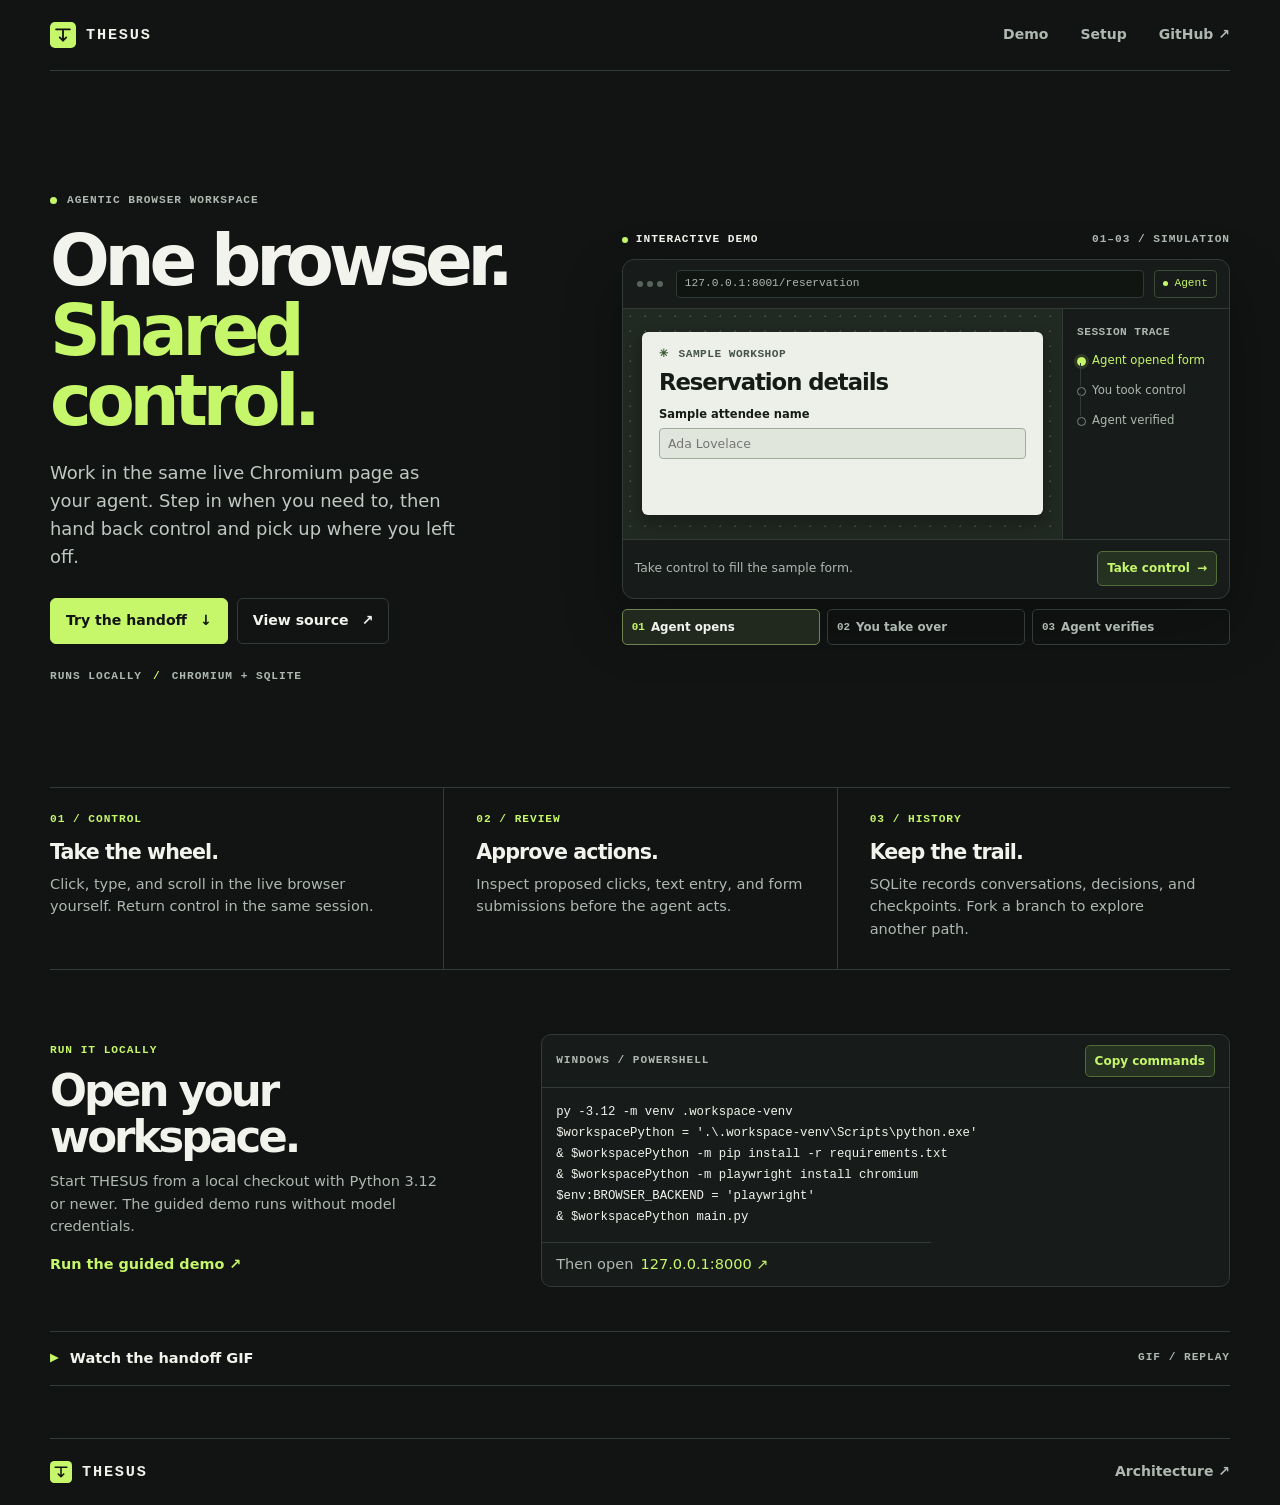
==== docs/pages/index.html @ 84d637c5 "Design the THESUS GitHub project page" ====
<!doctype html>
<html lang="en">
<head>
  <meta charset="utf-8">
  <meta name="viewport" content="width=device-width, initial-scale=1">
  <meta name="description" content="THESUS is a local workspace where you and an agent share control of a live Chromium browser.">
  <meta name="theme-color" content="#111413">
  <title>THESUS — One browser. Shared control.</title>
  <link rel="icon" href="assets/mark.svg" type="image/svg+xml">
  <link rel="stylesheet" href="styles.css">
  <script src="demo.js" defer></script>
</head>
<body>
  <a class="skip-link" href="#main">Skip to content</a>
  <header class="site-header wrap">
    <a class="wordmark" href="#main" aria-label="THESUS home"><img src="assets/mark.svg" width="26" height="26" alt="">THESUS</a>
    <nav aria-label="Main navigation">
      <a href="#demo">Demo</a>
      <a href="#setup">Setup</a>
      <a href="https://github.com/VonSchugel/thesus">GitHub <span aria-hidden="true">↗</span></a>
    </nav>
  </header>

  <main id="main" class="wrap">
    <section class="hero" aria-labelledby="headline">
      <div class="hero-copy">
        <p class="eyebrow"><span class="signal" aria-hidden="true"></span> Agentic browser workspace</p>
        <h1 id="headline">One browser.<br><em>Shared control.</em></h1>
        <p class="intro">Work in the same live Chromium page as your agent. Step in when you need to, then hand back control and pick up where you left off.</p>
        <div class="hero-actions">
          <a class="button button-primary" href="#demo">Try the handoff <span aria-hidden="true">↓</span></a>
          <a class="button button-quiet" href="https://github.com/VonSchugel/thesus">View source <span aria-hidden="true">↗</span></a>
        </div>
        <p class="hero-note">Runs locally <span aria-hidden="true">/</span> Chromium + SQLite</p>
      </div>

      <section id="demo" class="demo" data-phase="agent" aria-labelledby="demo-title">
        <div class="demo-heading">
          <h2 id="demo-title"><span class="signal" aria-hidden="true"></span> Interactive demo</h2>
          <span>01–03 / Simulation</span>
        </div>
        <div class="console" id="demo-console">
          <div class="chrome">
            <div class="chrome-dots" aria-hidden="true"><i></i><i></i><i></i></div>
            <span class="address" id="demo-address">127.0.0.1:8001/reservation</span>
            <span class="owner"><span class="signal" aria-hidden="true"></span><span id="demo-owner">Agent</span></span>
          </div>
          <div class="console-body">
            <div class="viewport">
              <div class="page" id="demo-page">
                <div class="page-kicker"><span aria-hidden="true">✳</span> Sample workshop</div>
                <h3 id="demo-page-title">Reservation details</h3>
                <form id="demo-form" autocomplete="off">
                  <label for="demo-name">Sample attendee name</label>
                  <input id="demo-name" placeholder="Ada Lovelace" maxlength="48" required disabled>
                  <button type="submit" id="demo-submit" hidden>Confirm reservation <span aria-hidden="true">↗</span></button>
                </form>
                <p id="demo-receipt" hidden></p>
              </div>
            </div>
            <div class="trace">
              <p class="trace-label">SESSION TRACE</p>
              <ol class="trace-events">
                <li data-event="0" class="current">Agent opened form</li>
                <li data-event="1">You took control</li>
                <li data-event="2">Agent verified</li>
              </ol>
            </div>
          </div>
          <div class="console-footer">
            <p id="demo-status" role="status">Take control to fill the sample form.</p>
            <button type="button" id="demo-action" hidden>Take control <span aria-hidden="true">→</span></button>
          </div>
        </div>
        <ol class="steps" aria-label="Explore the handoff steps" id="demo-steps" hidden>
          <li><button type="button" aria-pressed="true"><span>01</span> Agent opens</button></li>
          <li><button type="button" aria-pressed="false"><span>02</span> You take over</button></li>
          <li><button type="button" aria-pressed="false"><span>03</span> Agent verifies</button></li>
        </ol>
        <noscript><p class="demo-caption">The agent opens the reservation. You fill it in, submit it, and return control. The agent verifies the confirmation in the same browser.</p></noscript>
      </section>
    </section>

    <section class="features" aria-label="Workspace capabilities">
      <article>
        <p class="eyebrow">01 / Control</p>
        <h2>Take the wheel.</h2>
        <p>Click, type, and scroll in the live browser yourself. Return control in the same session.</p>
      </article>
      <article>
        <p class="eyebrow">02 / Review</p>
        <h2>Approve actions.</h2>
        <p>Inspect proposed clicks, text entry, and form submissions before the agent acts.</p>
      </article>
      <article>
        <p class="eyebrow">03 / History</p>
        <h2>Keep the trail.</h2>
        <p>SQLite records conversations, decisions, and checkpoints. Fork a branch to explore another path.</p>
      </article>
    </section>

    <section class="setup" id="setup" aria-labelledby="setup-title">
      <div>
        <p class="eyebrow">Run it locally</p>
        <h2 id="setup-title">Open your workspace.</h2>
        <p>Start THESUS from a local checkout with Python 3.12 or newer. The guided demo runs without model credentials.</p>
        <a class="text-link" href="https://github.com/VonSchugel/thesus#demonstrate-without-model-credentials">Run the guided demo <span aria-hidden="true">↗</span></a>
      </div>
      <div class="terminal">
        <div class="terminal-header">
          <span>Windows / PowerShell</span>
          <button type="button" id="copy-setup" hidden>Copy commands</button>
        </div>
        <pre tabindex="0" aria-label="Windows setup commands"><code id="setup-commands">py -3.12 -m venv .workspace-venv
$workspacePython = '.\.workspace-venv\Scripts\python.exe'
&amp; $workspacePython -m pip install -r requirements.txt
&amp; $workspacePython -m playwright install chromium
$env:BROWSER_BACKEND = 'playwright'
&amp; $workspacePython main.py</code></pre>
        <p class="terminal-note">Then open <a href="http://127.0.0.1:8000">127.0.0.1:8000 <span aria-hidden="true">↗</span></a></p>
      </div>
    </section>

    <details class="replay" id="replay">
      <summary><span class="replay-icon" aria-hidden="true">▶</span> Watch the handoff GIF <span class="replay-format">GIF / Replay</span></summary>
      <figure>
        <img id="replay-image" src="assets/handoff-poster.png" width="960" height="488" alt="Illustration of a sample reservation during a handoff from agent to human." loading="lazy">
        <figcaption>
          <span>The agent opens the form. You submit a sample reservation and return control. The agent verifies the confirmation.</span>
          <button type="button" id="toggle-replay" hidden>Play GIF</button>
          <noscript><a href="assets/handoff.gif">Open animated GIF</a></noscript>
        </figcaption>
      </figure>
    </details>
  </main>

  <footer class="site-footer wrap">
    <a class="wordmark" href="#main" aria-label="THESUS home"><img src="assets/mark.svg" width="22" height="22" alt="">THESUS</a>
    <a href="https://github.com/VonSchugel/thesus/blob/main/ARCHITECTURE.md">Architecture <span aria-hidden="true">↗</span></a>
  </footer>
</body>
</html>
---- docs/pages/styles.css ----
:root {
  color-scheme: dark;
  --bg: #111413;
  --panel: #171b19;
  --line: #333b36;
  --text: #f1f3ec;
  --muted: #aeb8b0;
  --accent: #c6f66a;
  --mono: ui-monospace, "Cascadia Mono", "SFMono-Regular", Consolas, monospace;
  font: 16px/1.55 system-ui, -apple-system, "Segoe UI", sans-serif;
  scroll-behavior: smooth;
}

* { box-sizing: border-box; }
[hidden] { display: none !important; }
body { margin: 0; background: var(--bg); color: var(--text); }
h1, h2, h3, p, ol, figure { margin: 0; }
a { color: inherit; text-decoration: none; }
button, input { font: inherit; }
button { cursor: pointer; }
button, summary, a, input { -webkit-tap-highlight-color: transparent; }
:focus-visible { outline: 2px solid var(--accent); outline-offset: 4px; }
section[id] { scroll-margin-top: 28px; }

.wrap { width: min(1180px, calc(100% - 96px)); margin-inline: auto; }
.site-header, .site-footer {
  display: flex;
  align-items: center;
  justify-content: space-between;
  gap: 16px;
  padding-block: 22px;
}
.site-header { border-bottom: 1px solid var(--line); }
.site-footer { border-top: 1px solid var(--line); }
.wordmark { display: inline-flex; align-items: center; gap: 10px; font: 700 .95rem var(--mono); letter-spacing: .12em; }
.wordmark img { display: block; }
nav { display: flex; align-items: center; gap: clamp(12px, 3vw, 32px); }
nav a, .site-footer > a:last-child { font-size: .875rem; font-weight: 600; color: var(--muted); }
nav a:hover, .site-footer > a:last-child:hover { color: var(--accent); }
.skip-link { position: absolute; z-index: 2; top: -5rem; left: 1rem; padding: .75rem 1rem; background: var(--accent); color: var(--bg); }
.skip-link:focus { top: 1rem; }

.hero {
  display: grid;
  grid-template-columns: minmax(0, .92fr) minmax(0, 1.08fr);
  gap: clamp(30px, 4.2vw, 68px);
  align-items: center;
  padding-block: clamp(72px, 9.5vw, 142px) clamp(64px, 8vw, 106px);
}
.eyebrow, .demo-heading, .hero-note, .page-kicker, .trace-label, .terminal-header, .replay-format {
  color: var(--muted);
  font: 600 .7rem/1.4 var(--mono);
  letter-spacing: .085em;
  text-transform: uppercase;
}
.eyebrow { display: flex; align-items: center; gap: 10px; }
.signal { display: inline-block; flex: none; width: 7px; height: 7px; border-radius: 50%; background: var(--accent); }
h1 { margin-block: 19px 23px; font-size: clamp(3.5rem, 5.5vw, 5.4rem); font-weight: 670; line-height: .99; letter-spacing: -.075em; }
h1 em { color: var(--accent); font-style: normal; }
.intro { max-width: 36ch; color: #c0c9c1; font-size: clamp(1rem, 1.4vw, 1.17rem); }
.hero-actions { display: flex; flex-wrap: wrap; align-items: center; gap: 9px; margin-top: 28px; }
.button { display: inline-flex; align-items: center; justify-content: center; gap: 13px; padding: 11px 15px; border: 1px solid var(--line); border-radius: 6px; font-size: .88rem; font-weight: 700; transition: background .16s ease, border-color .16s ease; }
.button-primary { color: var(--bg); background: var(--accent); border-color: var(--accent); }
.button-primary:hover { background: #defaab; border-color: #defaab; }
.button-quiet:hover { background: var(--panel); border-color: var(--muted); }
.hero-note { display: flex; align-items: center; gap: 11px; margin-top: 25px; }
.hero-note span { color: var(--accent); }

.demo { min-width: 0; }
.demo-heading { display: flex; justify-content: space-between; align-items: center; gap: 8px; margin-bottom: 11px; }
.demo-heading h2 { display: flex; align-items: center; gap: 8px; font: inherit; color: var(--text); }
.demo-heading .signal { width: 6px; height: 6px; }
.console { background: var(--panel); border: 1px solid var(--line); border-radius: 12px; overflow: hidden; box-shadow: 0 24px 60px #0507054d; }
.chrome {
  display: grid;
  grid-template-columns: auto minmax(0, 1fr) auto;
  align-items: center;
  gap: 10px;
  padding: 10px 12px;
  border-bottom: 1px solid var(--line);
  font: 500 .7rem/1.4 var(--mono);
}
.chrome-dots { display: flex; gap: 4px; padding-inline: 2px 3px; }
.chrome-dots i { width: 6px; height: 6px; border-radius: 50%; background: #59645d; }
.address { overflow: hidden; padding: 5px 8px; border: 1px solid #303a34; border-radius: 4px; color: var(--muted); background: #101512; white-space: nowrap; text-overflow: ellipsis; }
.owner { display: inline-flex; align-items: center; gap: 6px; padding: 5px 8px; border: 1px solid #3a4a37; border-radius: 4px; color: var(--accent); }
.owner .signal { width: 5px; height: 5px; }
[data-phase="human"] .owner { color: #f6d39a; border-color: #695332; }
[data-phase="human"] .owner .signal { background: currentColor; }

.console-body { display: grid; grid-template-columns: minmax(0, 1fr) minmax(125px, .38fr); }
.viewport {
  display: grid;
  align-items: center;
  min-height: 230px;
  padding: clamp(12px, 1.5vw, 23px);
  background: radial-gradient(#414c43 1px, transparent 1px) 0 0 / 15px 15px, #212923;
}
.page { min-height: 183px; padding: 15px 17px; border-radius: 6px; background: #edf0e8; color: #151b16; box-shadow: 0 7px 15px #090b0866; }
.page-kicker { color: #465347; letter-spacing: .04em; }
.page-kicker span { margin-right: 3px; color: #365530; }
.page h3 { margin-top: 6px; font-size: clamp(1.05rem, 1.8vw, 1.42rem); line-height: 1.2; letter-spacing: -.045em; }
.page form { display: grid; gap: 4px; margin-top: 10px; }
.page label { font-size: .72rem; font-weight: 650; }
.page input { width: 100%; padding: 5px 8px; background: #fbfcf7; color: #151b16; border: 1px solid #a1ab9e; border-radius: 4px; font-size: .78rem; }
.page input:disabled { opacity: 1; color: #465347; background: #e0e6db; }
.page input:focus-visible, .page button:focus-visible { outline-color: #365530; }
.page button { justify-self: start; margin-top: 3px; padding: 5px 8px; border: 0; border-radius: 4px; background: #243d24; color: white; font-size: .74rem; font-weight: 650; }
.page button:hover { background: #365530; }
.page > p { margin-top: 10px; color: #354b36; font-size: .84rem; overflow-wrap: anywhere; }

.trace { padding: 16px 11px 12px 14px; border-left: 1px solid var(--line); }
.trace-label { margin-bottom: 13px; letter-spacing: .04em; }
.trace-events { list-style: none; padding: 0; font-size: .73rem; line-height: 1.25; }
.trace-events li { position: relative; padding: 0 0 15px 15px; color: var(--muted); }
.trace-events li:not(:last-child)::after { content: ""; position: absolute; top: 10px; bottom: -3px; left: 3px; width: 1px; background: var(--line); }
.trace-events li::before { content: ""; position: absolute; top: 4px; left: 0; width: 7px; height: 7px; border: 1px solid #7b887e; border-radius: 50%; }
.trace-events .current { color: var(--accent); }
.trace-events .current::before, .trace-events .done::before { background: var(--accent); border-color: var(--accent); }
.trace-events .current::before { box-shadow: 0 0 0 3px #c6f66a22; }

.console-footer { display: flex; justify-content: space-between; align-items: center; gap: 10px; min-height: 59px; padding: 9px 12px; border-top: 1px solid var(--line); }
.console-footer p { color: var(--muted); font-size: .77rem; }
.console-footer button, .terminal button, .replay button { flex: none; padding: 7px 9px; border: 1px solid #536d39; border-radius: 5px; background: #253222; color: var(--accent); font-size: .75rem; font-weight: 700; }
.console-footer button:hover, .terminal button:hover, .replay button:hover { background: #33452c; }
.console-footer button span { margin-left: 3px; }
.steps { display: grid; grid-template-columns: repeat(3, minmax(0, 1fr)); gap: 7px; list-style: none; margin-top: 10px; padding: 0; }
.steps button { display: flex; align-items: center; gap: 6px; width: 100%; height: 100%; padding: 8px 6px 8px 9px; text-align: left; border: 1px solid var(--line); border-radius: 5px; background: transparent; color: var(--muted); font-size: .74rem; font-weight: 600; }
.steps button span { font: 600 .68rem var(--mono); }
.steps button[aria-pressed="true"] { border-color: #6d8453; background: #21291e; color: var(--text); }
.steps button:hover, .steps button[aria-pressed="true"] span { color: var(--accent); }
.demo-caption { margin-top: 12px; color: var(--muted); font-size: .84rem; }
.features { display: grid; grid-template-columns: repeat(3, minmax(0, 1fr)); border-block: 1px solid var(--line); }
.features article { padding: 24px clamp(16px, 2.5vw, 32px) 28px; }
.features article:first-child { padding-left: 0; }
.features article + article { border-left: 1px solid var(--line); }
.features .eyebrow, .setup .eyebrow { color: var(--accent); }
.features h2 { margin-block: 9px 4px; font-size: 1.29rem; letter-spacing: -.045em; }
.features article > p:last-child, .setup > div > p:not(.eyebrow) { max-width: 42ch; color: var(--muted); font-size: .91rem; }
.setup { display: grid; grid-template-columns: minmax(0, .8fr) minmax(0, 1.2fr); gap: 32px; align-items: center; padding-block: 64px 44px; }
.setup h2 { margin-block: 9px 10px; font-size: clamp(2rem, 3.4vw, 3.15rem); line-height: 1.06; letter-spacing: -.07em; }
.text-link { display: inline-flex; align-items: center; gap: 5px; margin-top: 15px; color: var(--accent); font-size: .9rem; font-weight: 650; }
.text-link:hover, .terminal-note a:hover { text-decoration: underline; }
.terminal { min-width: 0; border: 1px solid var(--line); border-radius: 10px; background: var(--panel); }
.terminal-header, .terminal-note { display: flex; flex-wrap: wrap; align-items: center; gap: 7px; padding: 10px 14px; }
.terminal-header { justify-content: space-between; border-bottom: 1px solid var(--line); }
.terminal button { text-transform: none; letter-spacing: normal; font-family: system-ui, sans-serif; }
.terminal pre { margin: 0; padding: 14px; overflow-x: auto; color: var(--text); font: .77rem/1.7 var(--mono); }
.terminal code { font: inherit; }
.terminal-note { border-top: 1px solid var(--line); color: var(--muted); font-size: .76rem; }
.terminal-note a { color: var(--accent); }

.replay { margin-bottom: 52px; border-block: 1px solid var(--line); }
.replay summary { display: flex; align-items: center; gap: 11px; min-height: 53px; cursor: pointer; list-style: none; font-size: .91rem; font-weight: 650; }
.replay summary::-webkit-details-marker { display: none; }
.replay summary:hover, .replay-icon { color: var(--accent); }
.replay-icon { font-size: .72rem; transition: transform .16s ease; }
.replay[open] .replay-icon { transform: rotate(90deg); }
.replay-format { margin-left: auto; }
.replay figure { max-width: 760px; padding-block: 4px 16px; }
.replay img { display: block; width: 100%; height: auto; border-radius: 8px; }
.replay figcaption { display: flex; flex-wrap: wrap; align-items: center; justify-content: space-between; gap: 9px; margin-top: 10px; color: var(--muted); font-size: .84rem; }
.replay figcaption a { color: var(--accent); }

@media (max-width: 1000px) {
  .wrap { width: calc(100% - 56px); }
  .hero { gap: 30px; }
  h1 { font-size: clamp(2.95rem, 6vw, 4.4rem); }
}

@media (max-width: 780px) {
  .wrap { width: min(620px, calc(100% - 40px)); }
  .hero { grid-template-columns: minmax(0, 1fr); gap: 44px; padding-block: 62px 52px; }
  h1 { font-size: clamp(3rem, 9vw, 4.6rem); }
  .features article { padding-inline: 14px; }
  .setup { grid-template-columns: minmax(0, 1fr); gap: 23px; padding-top: 45px; }
}

@media (max-width: 490px) {
  .site-header, .site-footer { padding-block: 16px; }
  .wordmark { gap: 7px; font-size: .82rem; }
  nav a, .site-footer > a:last-child { font-size: .8rem; }
  .hero { padding-top: 45px; }
  .console-body { grid-template-columns: minmax(0, 1fr); }
  .viewport { min-height: 207px; }
  .trace { padding: 9px 10px 10px; border-left: 0; border-top: 1px solid var(--line); }
  .trace-label { margin-bottom: 6px; }
  .trace-events { display: grid; grid-template-columns: repeat(3, minmax(0, 1fr)); gap: 4px; font-size: .68rem; }
  .trace-events li { padding: 0 0 0 10px; }
  .trace-events li::before { width: 5px; height: 5px; }
  .trace-events li::after { display: none; }
  .steps button { gap: 4px; padding-inline: 5px; font-size: .69rem; }
  .features { grid-template-columns: minmax(0, 1fr); }
  .features article { padding: 20px 0; }
  .features article + article { border-left: 0; border-top: 1px solid var(--line); }
}

@media (max-width: 370px) {
  h1 { font-size: clamp(2.45rem, 12vw, 3rem); }
}

@media (prefers-reduced-motion: reduce) {
  *, *::before, *::after { scroll-behavior: auto !important; animation: none !important; transition: none !important; }
}
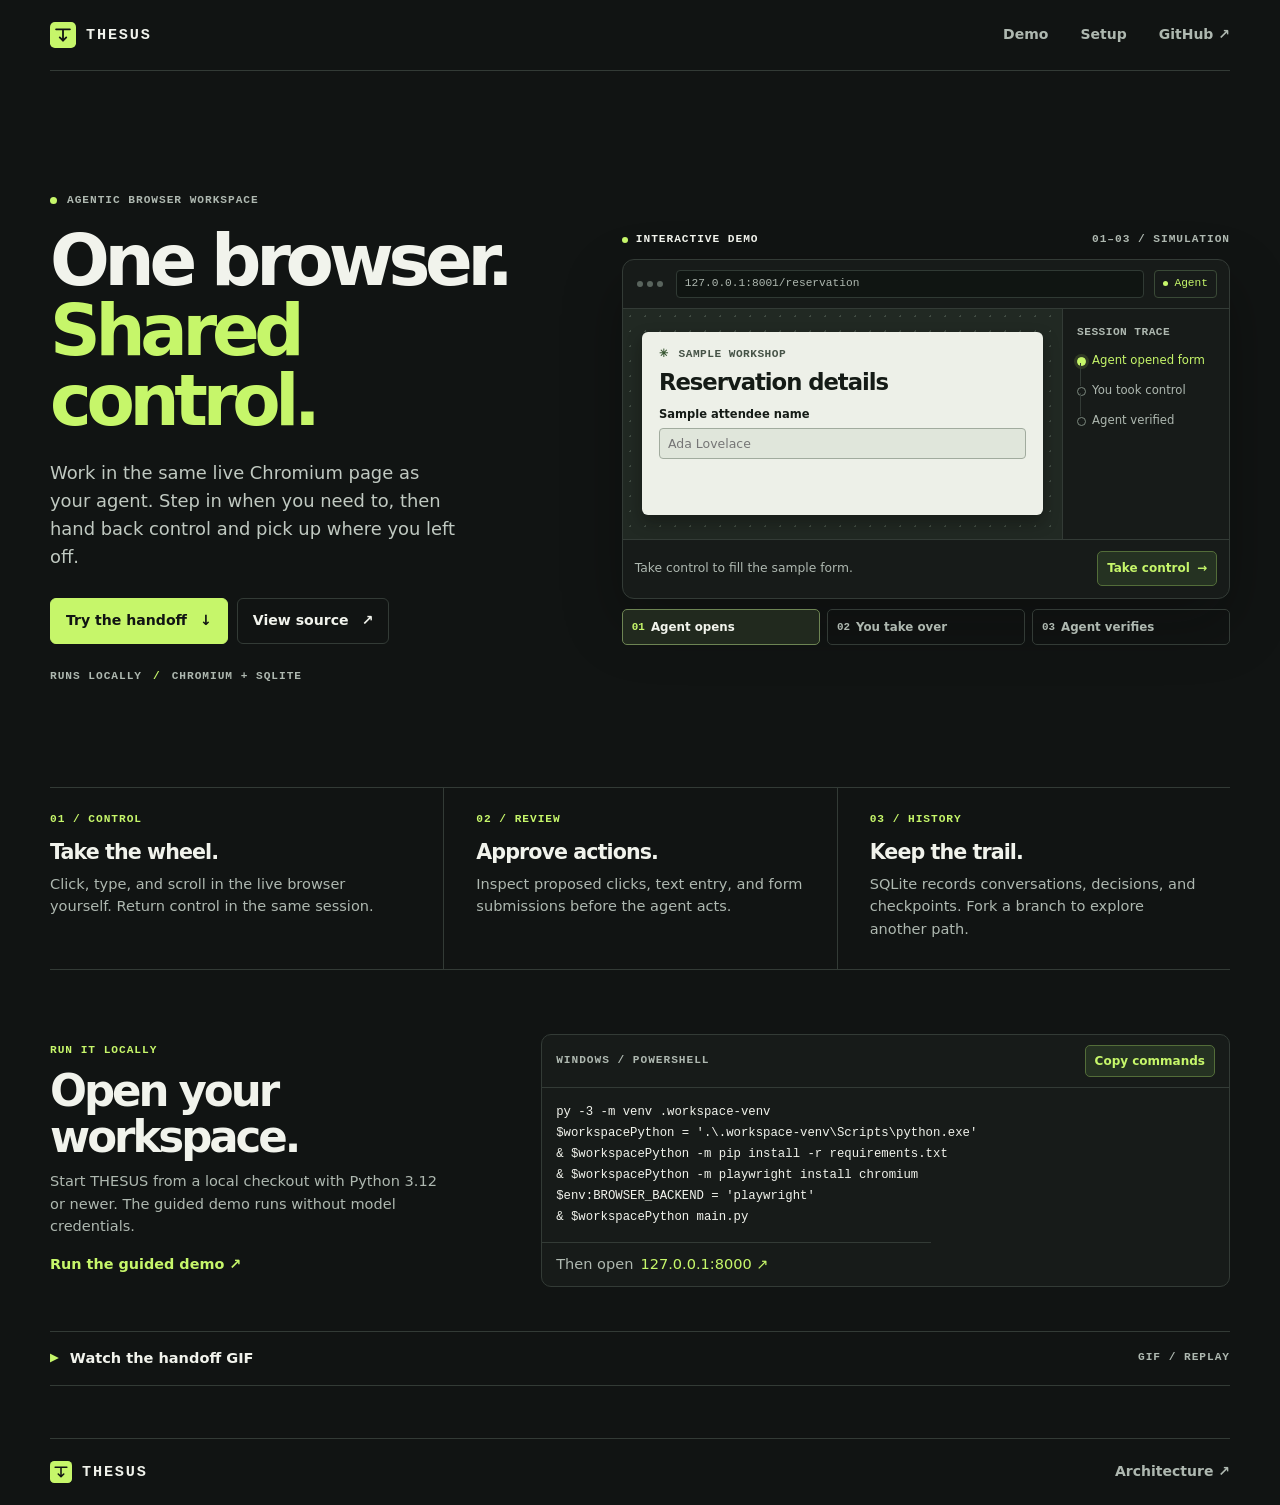
==== commit 87a16839: "Add the THESUS project site and Pages workflow" ====
--- a/docs/pages/index.html
+++ b/docs/pages/index.html
@@ -111,7 +111,7 @@
           <span>Windows / PowerShell</span>
           <button type="button" id="copy-setup" hidden>Copy commands</button>
         </div>
-        <pre tabindex="0" aria-label="Windows setup commands"><code id="setup-commands">py -3.12 -m venv .workspace-venv
+        <pre tabindex="0" aria-label="Windows setup commands"><code id="setup-commands">py -3 -m venv .workspace-venv
 $workspacePython = '.\.workspace-venv\Scripts\python.exe'
 &amp; $workspacePython -m pip install -r requirements.txt
 &amp; $workspacePython -m playwright install chromium
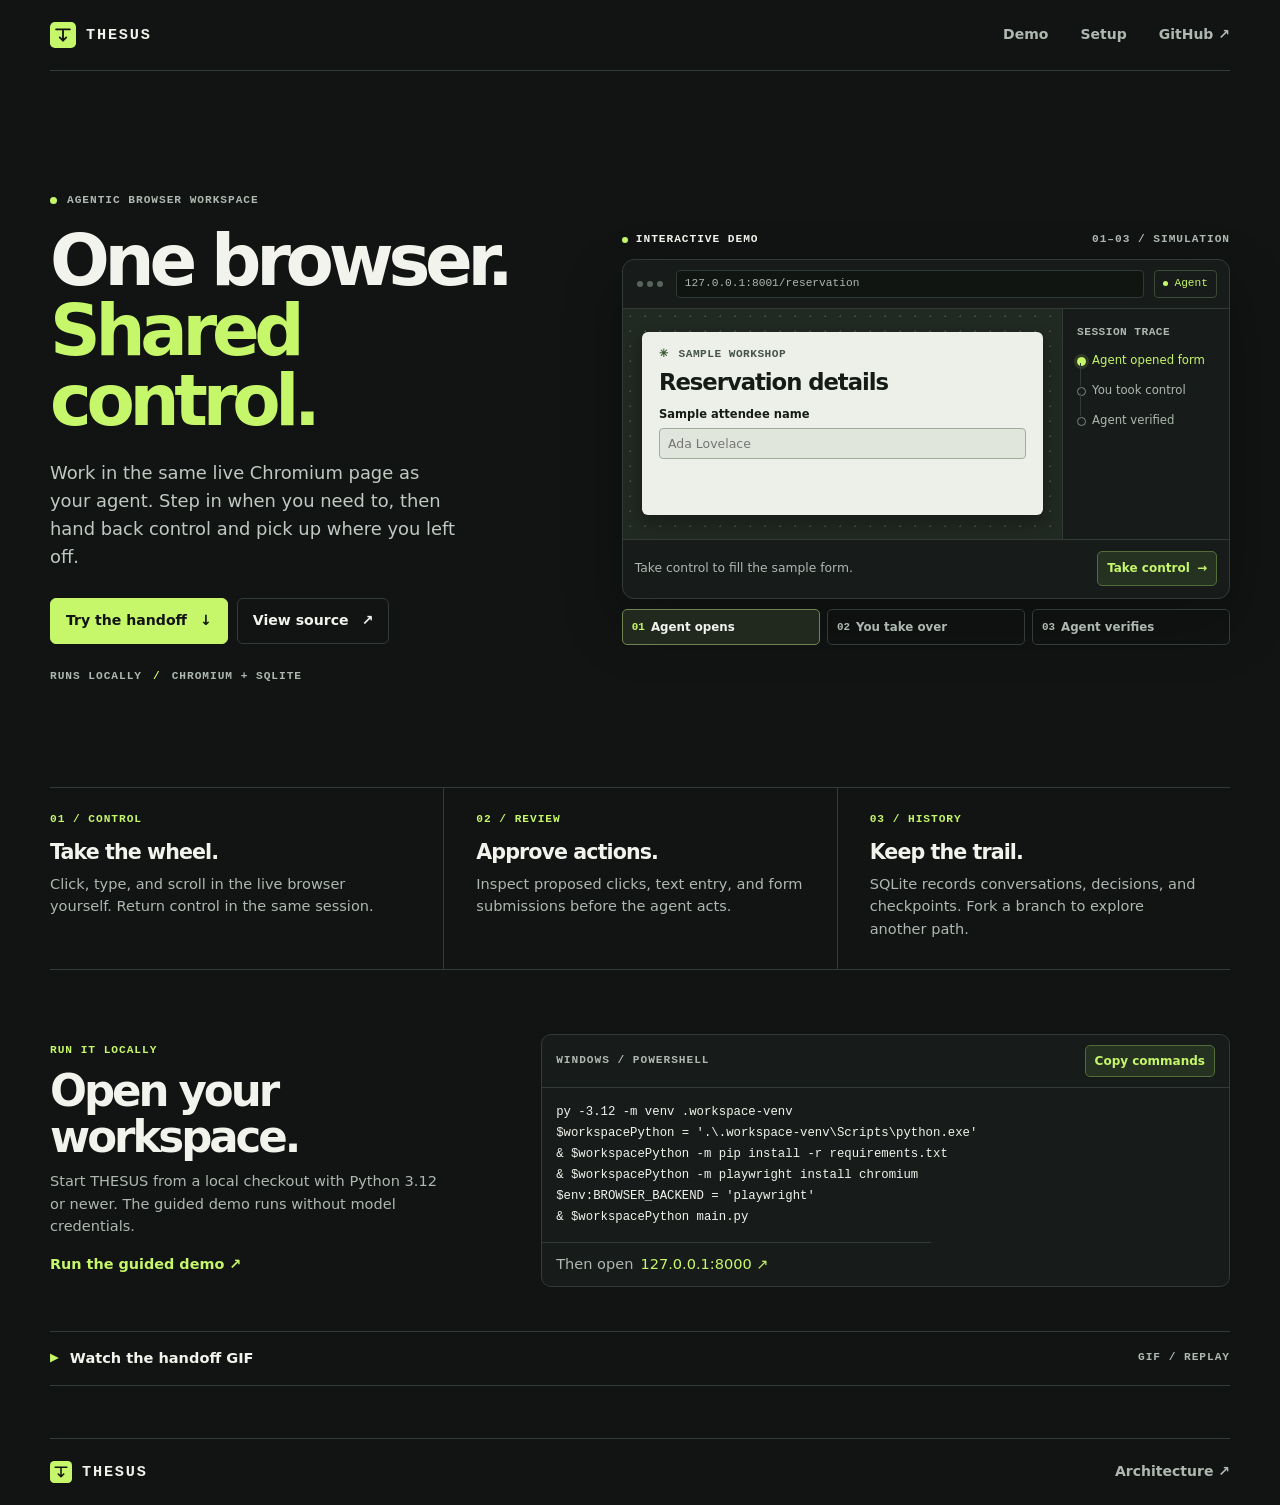
==== commit 9f09e939: "Merge f6678ebbc916b338d7996638b2f1992a77856f94 into 87a16839beb92e848e4fc09554f5d86f774154f8" ====
--- a/docs/pages/index.html
+++ b/docs/pages/index.html
@@ -111,7 +111,7 @@
           <span>Windows / PowerShell</span>
           <button type="button" id="copy-setup" hidden>Copy commands</button>
         </div>
-        <pre tabindex="0" aria-label="Windows setup commands"><code id="setup-commands">py -3 -m venv .workspace-venv
+        <pre tabindex="0" aria-label="Windows setup commands"><code id="setup-commands">py -3.12 -m venv .workspace-venv
 $workspacePython = '.\.workspace-venv\Scripts\python.exe'
 &amp; $workspacePython -m pip install -r requirements.txt
 &amp; $workspacePython -m playwright install chromium
